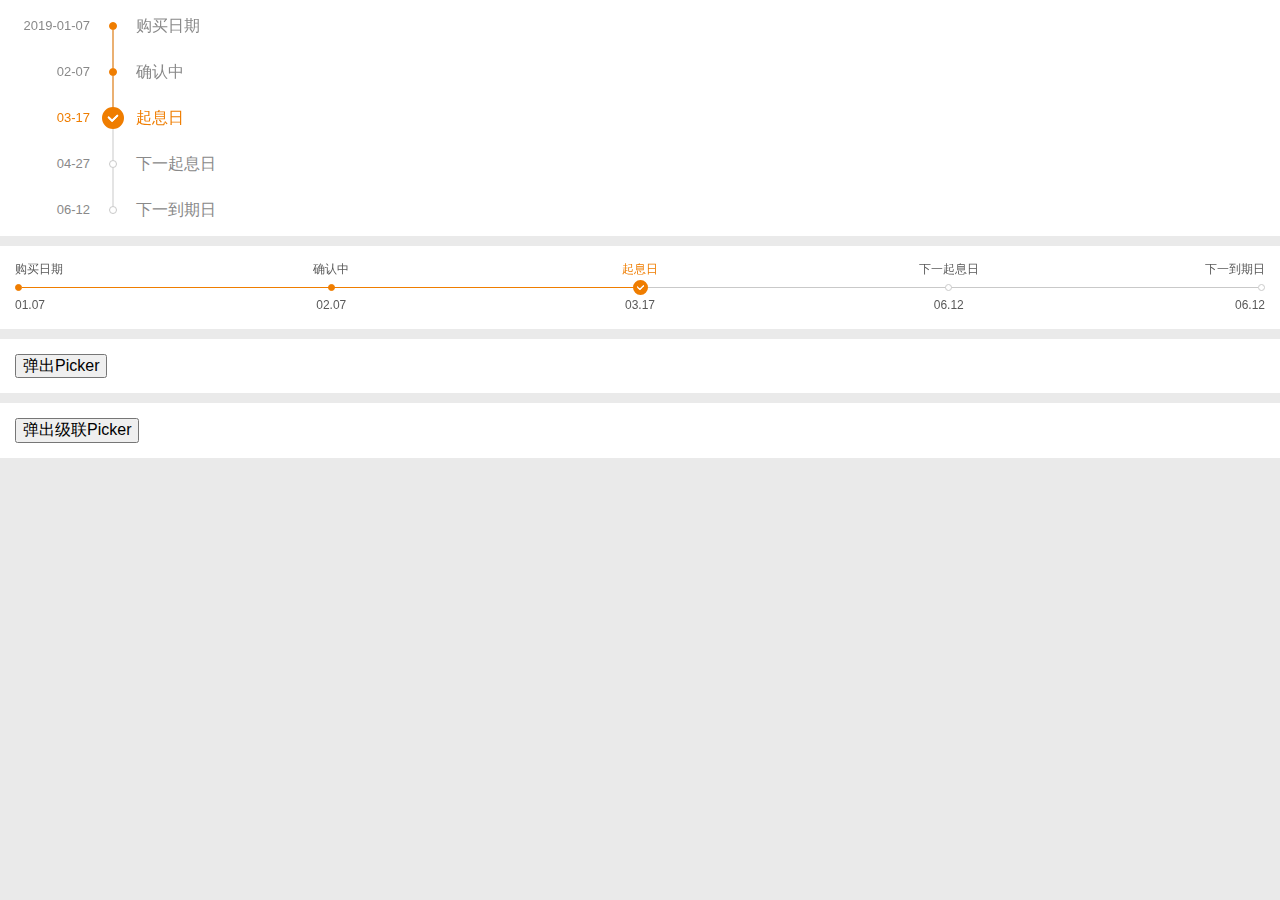
==== demo/index.html @ 399b7783 "demo与项目同步" ====
<!DOCTYPE html>
<html lang="en">
<head>
  <meta charset="UTF-8">
  <meta name="viewport" content="width=device-width initial-scale=1.0 maximum-scale=1.0 user-scalable=0">
  <title>Next UI Demo</title>

  <link rel="stylesheet" href="main.css">
  <script src="vue.min.js"></script>
  <script src="./../index.js"></script>
</head>
<body>
<div id="app">
  <div class="section">
    <timeline
      :steps="steps"
      direction="vertical"
    />
  </div>
  <div class="section">
    <timeline
      :steps="stepsHorn"
      transition
    />
    <button
      style="margin-top: 10px;"
      @click="stepsHorn[2].SysNo = '0'; stepsHorn[4].SysNo = '1'"
    >
      go step 5
    </button>
  </div>
  <div class="section">
    <button @click="showPicker">
      弹出Picker
    </button>
  </div>
  <div class="section">
    <button @click="showCascadePicker">
      弹出级联Picker
    </button>
  </div>
</div>
<script>
  Vue.use(window.nextUI.timeline);
  Vue.use(window.nextUI.picker);
  Vue.use(window.nextUI.cascadePicker);
  new Vue({
    el: '#app',
    components: {
      // timeline: window.nextUI.timeline
    },
    data() {
      return {
        steps: [
          {timeFlag: '2019-01-07', timeFlagMsg: '购买日期'},
          {timeFlag: '02-07', timeFlagMsg: '确认中'},
          {timeFlag: '03-17', timeFlagMsg: '起息日', SysNo: '1'},
          {timeFlag: '04-27', timeFlagMsg: '下一起息日'},
          {timeFlag: '06-12', timeFlagMsg: '下一到期日'}
        ],
        stepsHorn: [
          {timeFlag: '01.07', timeFlagMsg: '购买日期'},
          {timeFlag: '02.07', timeFlagMsg: '确认中'},
          {timeFlag: '03.17', timeFlagMsg: '起息日', SysNo: '1'},
          {timeFlag: '06.12', timeFlagMsg: '下一起息日'},
          {timeFlag: '06.12', timeFlagMsg: '下一到期日'}
        ],
        picker: null,
        cascadePicker: null
      };
    },
    methods: {
      showPicker() {
        if (!this.picker) {
          this.picker = this.$createPicker({
            title: '请选择',
            data: [
              [
                {text: '包商银行', value: 1},
                {text: '招商银行西二旗支行', value: 2},
                {text: '中国工商银行包头东河区铁西支行', value: 3},
                {text: '建设银行', value: 4},
                {text: '中国农业银行', value: 5},
                {text: '交通银行', value: 6},
                {text: '包头市农行银行', value: 7},
                {text: '中国银行', value: 8}
              ],
              [
                {text: '包商银行', value: 1},
                {text: '招商银行西二旗支行', value: 2},
                {text: '中国工商银行包头东河区铁西支行', value: 3},
                {text: '建设银行', value: 4},
                {text: '中国农业银行', value: 5},
                {text: '交通银行', value: 6},
                {text: '包头市农行银行', value: 7},
                {text: '中国银行', value: 8}
              ]
            ]
          });
        }
        this.picker.show();
      },
      showCascadePicker() {
        if (!this.cascadePicker) {
          this.cascadePicker = this.$createCascadePicker({
            title: '请选择',
            data: [
              {
                value: 1,
                text: '包商银行',
                children: [
                  {
                    value: 11,
                    text: '北京',
                    children: [
                      {value: 111, text: '小营路支行'},
                      {value: 112, text: '大屯路支行'}
                    ]
                  },
                  {
                    value: 12,
                    text: '包头',
                    children: [
                      {value: 121, text: '东河区西阁外支行'},
                      {value: 122, text: '青山区幸福路支行'},
                      {value: 123, text: '昆都仑区友谊大街支行'}
                    ]
                  },
                  {
                    value: 13,
                    text: '呼和浩特',
                    children: [
                      {value: 131, text: '赛罕区支行'},
                      {value: 132, text: '回民区支行'},
                      {value: 133, text: '新城区支行'}
                    ]
                  }
                ]
              },
              {
                value: 2,
                text: '中国工商银行-ICBC-95555',
                children: [
                  {
                    value: 21,
                    text: '上海',
                    children: [
                      {value: 211, text: '浦东支行'},
                      {value: 212, text: '浦西支行'}
                    ]
                  },
                  {
                    value: 22,
                    text: '北京',
                    children: [
                      {value: 221, text: '北京西二旗支行'},
                      {value: 222, text: '北京回龙观支行'},
                      {value: 223, text: '北京小营支行'}
                    ]
                  },
                  {
                    value: 23,
                    text: '西安',
                    children: [
                      {value: 231, text: '碑林区西大街支行'},
                      {value: 232, text: '雁塔区西安电子科技大学支行'},
                      {value: 233, text: '长安区郭杜镇支行'}
                    ]
                  }
                ]
              }
            ]
          });
        }
        this.cascadePicker.show();
      }
    }
  });
</script>
</body>
</html>
---- demo/main.css ----
html{line-height:1.15;-webkit-text-size-adjust:100%}
body{margin:0}
main{display:block}
h1{font-size:2em;margin:0.67em 0}
hr{box-sizing:content-box;height:0;overflow:visible}
pre{font-family:monospace,monospace;font-size:1em}
a{background-color:transparent}
abbr[title]{border-bottom:none;text-decoration:underline;text-decoration:underline dotted}
b,strong{font-weight:bolder}
code,kbd,samp{font-family:monospace,monospace;font-size:1em}
small{font-size:80%}
sub,sup{font-size:75%;line-height:0;position:relative;vertical-align:baseline}
sub{bottom:-0.25em}
sup{top:-0.5em}
img{border-style:none}
button,input,optgroup,select,textarea{font-family:inherit;font-size:100%;line-height:1.15;margin:0}
button,input{overflow:visible}
button,select{text-transform:none}
button,[type="button"],[type="reset"],[type="submit"]{-webkit-appearance:button}
button::-moz-focus-inner,[type="button"]::-moz-focus-inner,[type="reset"]::-moz-focus-inner,[type="submit"]::-moz-focus-inner{border-style:none;padding:0}
button:-moz-focusring,[type="button"]:-moz-focusring,[type="reset"]:-moz-focusring,[type="submit"]:-moz-focusring{outline:1px dotted ButtonText}
fieldset{padding:0.35em 0.75em 0.625em}
legend{box-sizing:border-box;color:inherit;display:table;max-width:100%;padding:0;white-space:normal}
progress{vertical-align:baseline}
textarea{overflow:auto}
[type="checkbox"],[type="radio"]{box-sizing:border-box;padding:0}
[type="number"]::-webkit-inner-spin-button,[type="number"]::-webkit-outer-spin-button{height:auto}
[type="search"]{-webkit-appearance:textfield;outline-offset:-2px}
[type="search"]::-webkit-search-decoration{-webkit-appearance:none}
::-webkit-file-upload-button{-webkit-appearance:button;font:inherit}
details{display:block}
summary{display:list-item}
template{display:none}
[hidden]{display:none}

body {
  background: #eaeaea;
}

.title {
  font-size: 20px;
  font-weight: bold;
  padding: 20px 15px;
}

.section {
  background: #fff;
  padding: 15px;
}

.section:not(:last-child) {
  margin-bottom: 10px;
}
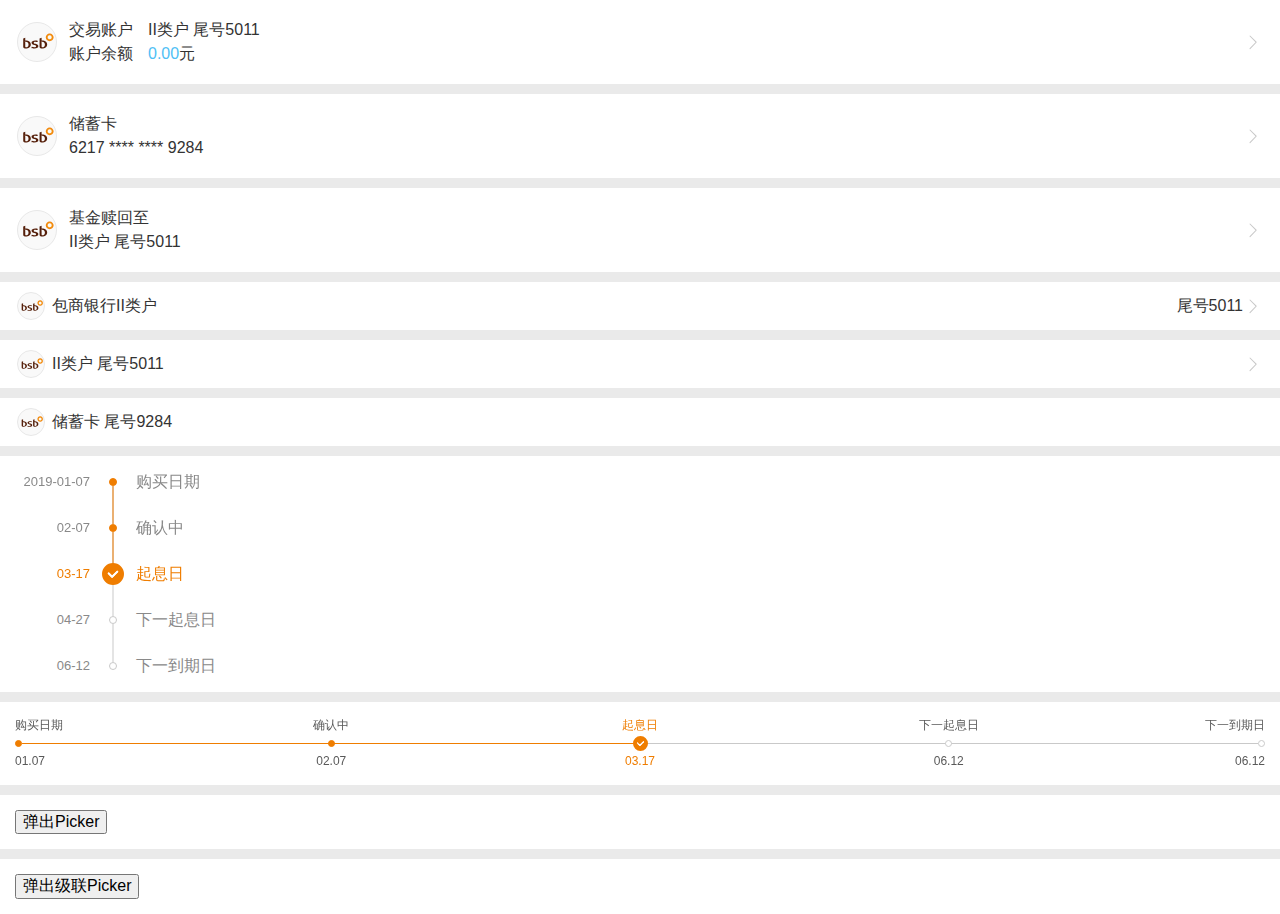
==== commit ee11c522: "切卡和picker组件demo" ====
--- a/demo/index.html
+++ b/demo/index.html
@@ -11,6 +11,24 @@
 </head>
 <body>
 <div id="app">
+  <div class="section no-padding">
+    <card-cell :list="cardList" />
+  </div>
+  <div class="section no-padding">
+    <card-cell :list="cardList" layout="compact-display" :selected-index="4" />
+  </div>
+  <div class="section no-padding">
+    <card-cell :list="cardList" layout="compact-action" action-title="基金赎回至" />
+  </div>
+  <div class="section no-padding">
+    <card-cell :list="cardList" layout="simple" />
+  </div>
+  <div class="section no-padding">
+    <card-cell :list="cardList" layout="mini" />
+  </div>
+  <div class="section no-padding">
+    <card-cell :list="cardList" layout="mini" :is-switchable="false" :selected-index="4" />
+  </div>
   <div class="section">
     <timeline
       :steps="steps"
@@ -47,7 +65,7 @@
   new Vue({
     el: '#app',
     components: {
-      // timeline: window.nextUI.timeline
+      [window.nextUI.cardCell.name]: window.nextUI.cardCell
     },
     data() {
       return {
@@ -66,7 +84,73 @@
           {timeFlag: '06.12', timeFlagMsg: '下一到期日'}
         ],
         picker: null,
-        cascadePicker: null
+        cascadePicker: null,
+        cardList: [{
+          'E_ACCOUNT_TYPE': '0004',
+          'E_ACCT_NO': '50000000000000668655',
+          'E_ACTP_FLAG': '2',
+          'E_ACCOUNT_BALANCE': '0.00',
+          'E_AVAILABLEAMOUNT': '0.00',
+          'E_CARD_NO': '62176027080005011',
+          'E_ISSUE_BRANCH': '0002',
+          'E_CARD_STATE': '01',
+          'E_ID_VERFIED': 'N'
+        }, {
+          'E_ACCOUNT_TYPE': '0004',
+          'E_ACCT_NO': '50000000000000663030',
+          'E_ACTP_FLAG': '3',
+          'E_ACCOUNT_BALANCE': '0.00',
+          'E_AVAILABLEAMOUNT': '0.00',
+          'E_CARD_NO': '62176022460000054',
+          'E_ISSUE_BRANCH': '0101',
+          'E_CARD_STATE': '01',
+          'E_ID_VERFIED': 'N'
+        }, {
+          'E_ACCOUNT_TYPE': '0004',
+          'E_ACCT_NO': '50000000000000668663',
+          'E_ACTP_FLAG': '2',
+          'E_ACCOUNT_BALANCE': '0.00',
+          'E_AVAILABLEAMOUNT': '0.00',
+          'E_CARD_NO': '62176027080005029',
+          'E_ISSUE_BRANCH': '0002',
+          'E_CARD_STATE': '01',
+          'E_ID_VERFIED': 'N'
+        }, {
+          'E_ACCOUNT_TYPE': '0004',
+          'E_ACCT_NO': '50000000000000667943',
+          'E_ACTP_FLAG': '2',
+          'E_ACCOUNT_BALANCE': '7962457.49',
+          'E_AVAILABLEAMOUNT': '7952457.48',
+          'E_CARD_NO': '62176056080010283',
+          'E_ISSUE_BRANCH': '1401',
+          'E_CARD_STATE': '01',
+          'E_ID_VERFIED': 'N'
+        }, {
+          'E_ACCOUNT_TYPE': '0004',
+          'E_ACCT_NO': '50000000000000650526',
+          'E_ACTP_FLAG': '1',
+          'E_ACCOUNT_BALANCE': '79355397.07',
+          'E_AVAILABLEAMOUNT': '75593297.07',
+          'E_CARD_NO': '62176022030539284',
+          'E_ISSUE_BRANCH': '0101',
+          'E_CARD_STATE': '01',
+          'E_ID_VERFIED': 'Y'
+        }, {
+          'E_ACCOUNT_TYPE': '0004',
+          'E_ACCT_NO': '50000000000000667357',
+          'E_ACTP_FLAG': '2',
+          'E_ACCOUNT_BALANCE': '30.00',
+          'E_AVAILABLEAMOUNT': '30.00',
+          'E_CARD_NO': '62176056080010085',
+          'E_ISSUE_BRANCH': '1401',
+          'E_CARD_STATE': '01',
+          'E_ID_VERFIED': 'N'
+        }].map(item => ({
+          cardType: item.E_ACTP_FLAG,
+          cardNo: item.E_CARD_NO,
+          balance: item.E_ACCOUNT_BALANCE,
+          availableBalance: item.E_AVAILABLEAMOUNT
+        }))
       };
     },
     methods: {
--- a/demo/main.css
+++ b/demo/main.css
@@ -48,6 +48,10 @@
   padding: 15px;
 }
 
+.section.no-padding {
+  padding: 0;
+}
+
 .section:not(:last-child) {
   margin-bottom: 10px;
 }
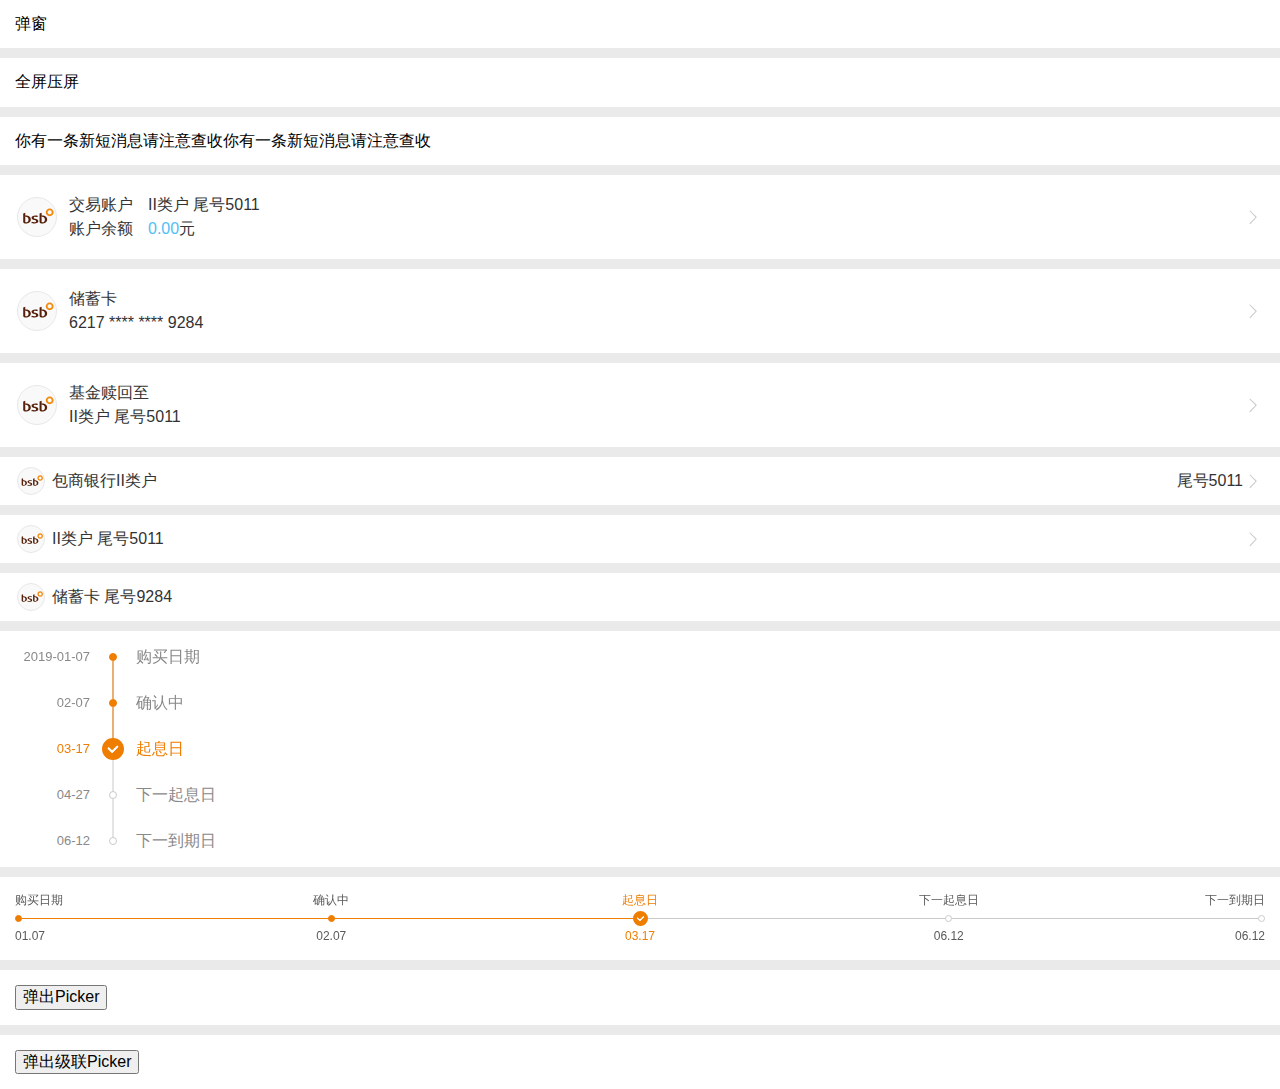
==== commit 71b01b2d: "marquee文字走马灯，压屏组件" ====
--- a/demo/index.html
+++ b/demo/index.html
@@ -11,6 +11,50 @@
 </head>
 <body>
 <div id="app">
+  <div class="section">
+    <div @click="showLandscape=true;">弹窗</div>
+    <md-landscape v-model="showLandscape">
+      <div slot="header">
+        <img src="https://bsb-mbp.github.io/assets/landscape-update-banner.png" alt="" width="100%">
+      </div>
+      <div slot="content">
+        版本3.5.8
+        <br>
+        1、【优化】登录时刷脸通不过提供了短信验证码备用认证，在此对因刷脸识别老不通过的客户致以诚挚的歉意；
+        <br>
+        2、【优化】更新版本时因苹果本身机制问题需要删除App后重新安装进行了优化，在此对因新版本不能登录卡住的客户致以诚挚的歉意；
+        <br>
+        3、【优化】修正了一些已知的问题。
+      </div>
+      <div slot="footer" style="padding: 20px 0;">
+        <div style="background-image: linear-gradient(-136deg, #FFBF6C 0%, #FF8B3A 100%); border-radius: 100px;
+            font-size: 18px; color: #FFFFFF; text-align: center; height: 48px; line-height: 48px;
+            width: 200px; margin: 0 auto;"
+             @click="alert('点了升级')">
+          立即升级
+        </div>
+      </div>
+    </md-landscape>
+  </div>
+  <div class="section">
+    <div @click="showFullScreenLandscape=true;">全屏压屏</div>
+    <md-landscape v-model="showFullScreenLandscape" full-screen title="我是标题">
+      <div slot="content">
+        <div style="line-height: 26px;">
+          预授予额度是针对优质客户专门匹配的信用贷款额度，您可通过手机银行直接在线办理、签约、提款。
+          <br>
+          1、预授信额度在通知您之日起30天内有效，请及时办理审批及提款；
+          <br>
+          2、预授信额度以实际审批为准；
+          <br>
+          3、预授信额度期限最长1年。
+        </div>
+      </div>
+    </md-landscape>
+  </div>
+  <div class="section">
+    <marquee text="你有一条新短消息请注意查收你有一条新短消息请注意查收"></marquee>
+  </div>
   <div class="section no-padding">
     <card-cell :list="cardList" />
   </div>
@@ -62,13 +106,17 @@
   Vue.use(window.nextUI.timeline);
   Vue.use(window.nextUI.picker);
   Vue.use(window.nextUI.cascadePicker);
+  Vue.use(window.nextUI.landscape);
   new Vue({
     el: '#app',
     components: {
-      [window.nextUI.cardCell.name]: window.nextUI.cardCell
+      [window.nextUI.cardCell.name]: window.nextUI.cardCell,
+      [window.nextUI.marquee.name]: window.nextUI.marquee
     },
     data() {
       return {
+        showFullScreenLandscape: false,
+        showLandscape: false,
         steps: [
           {timeFlag: '2019-01-07', timeFlagMsg: '购买日期'},
           {timeFlag: '02-07', timeFlagMsg: '确认中'},
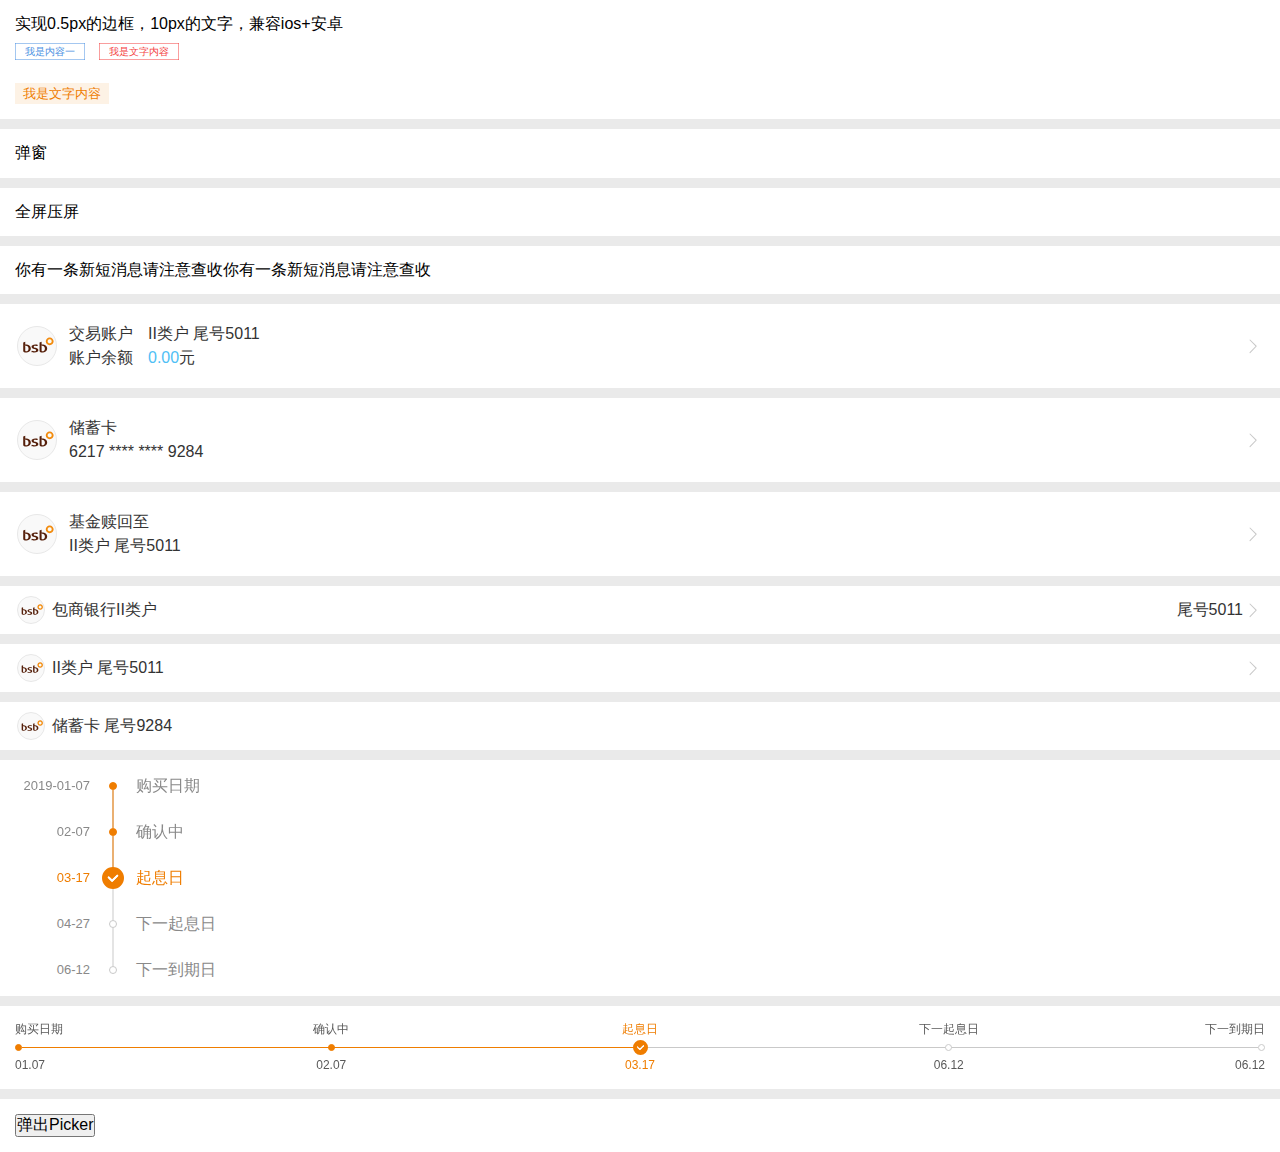
==== commit 9c1c68b0: "tag demo" ====
--- a/demo/index.html
+++ b/demo/index.html
@@ -11,6 +11,15 @@
 </head>
 <body>
 <div id="app">
+  <div class="section">
+    <div>
+      <div style="margin-bottom: 10px;">实现0.5px的边框，10px的文字，兼容ios+安卓</div>
+      <tag text="我是内容一"></tag>
+      <tag text="我是文字内容" type="warn" style="margin-left: 10px;"></tag>
+    </div>
+    <br>
+    <tag text="我是文字内容" flat></tag>
+  </div>
   <div class="section">
     <div @click="showLandscape=true;">弹窗</div>
     <md-landscape v-model="showLandscape">
@@ -96,22 +105,17 @@
       弹出Picker
     </button>
   </div>
-  <div class="section">
-    <button @click="showCascadePicker">
-      弹出级联Picker
-    </button>
-  </div>
 </div>
 <script>
   Vue.use(window.nextUI.timeline);
   Vue.use(window.nextUI.picker);
-  Vue.use(window.nextUI.cascadePicker);
   Vue.use(window.nextUI.landscape);
   new Vue({
     el: '#app',
     components: {
       [window.nextUI.cardCell.name]: window.nextUI.cardCell,
-      [window.nextUI.marquee.name]: window.nextUI.marquee
+      [window.nextUI.marquee.name]: window.nextUI.marquee,
+      [window.nextUI.tag.name]: window.nextUI.tag
     },
     data() {
       return {
@@ -132,7 +136,6 @@
           {timeFlag: '06.12', timeFlagMsg: '下一到期日'}
         ],
         picker: null,
-        cascadePicker: null,
         cardList: [{
           'E_ACCOUNT_TYPE': '0004',
           'E_ACCT_NO': '50000000000000668655',
@@ -202,9 +205,19 @@
       };
     },
     methods: {
+      pickerConfirm() {
+        debugger
+      },
+      pickerCancel() {
+        debugger
+      },
       showPicker() {
         if (!this.picker) {
           this.picker = this.$createPicker({
+            $events: {
+              confirm: this.pickerConfirm,
+              cancel: this.pickerCancel
+            },
             title: '请选择',
             data: [
               [
@@ -232,6 +245,36 @@
         }
         this.picker.show();
       },
+      showCubePicker() {
+        if (!this.cubePicker) {
+          this.cubePicker = this.$createCubePicker({
+            title: '请选择',
+            data: [
+              [
+                {text: '包商银行', value: 1},
+                {text: '招商银行西二旗支行', value: 2},
+                {text: '中国工商银行包头东河区铁西支行', value: 3},
+                {text: '建设银行', value: 4},
+                {text: '中国农业银行', value: 5},
+                {text: '交通银行', value: 6},
+                {text: '包头市农行银行', value: 7},
+                {text: '中国银行', value: 8}
+              ],
+              [
+                {text: '包商银行', value: 1},
+                {text: '招商银行西二旗支行', value: 2},
+                {text: '中国工商银行包头东河区铁西支行', value: 3},
+                {text: '建设银行', value: 4},
+                {text: '中国农业银行', value: 5},
+                {text: '交通银行', value: 6},
+                {text: '包头市农行银行', value: 7},
+                {text: '中国银行', value: 8}
+              ]
+            ]
+          });
+        }
+        this.cubePicker.show();
+      },
       showCascadePicker() {
         if (!this.cascadePicker) {
           this.cascadePicker = this.$createCascadePicker({
--- a/demo/main.css
+++ b/demo/main.css
@@ -33,6 +33,11 @@
 template{display:none}
 [hidden]{display:none}
 
+* {
+  margin: 0;
+  padding: 0;
+}
+
 body {
   background: #eaeaea;
 }
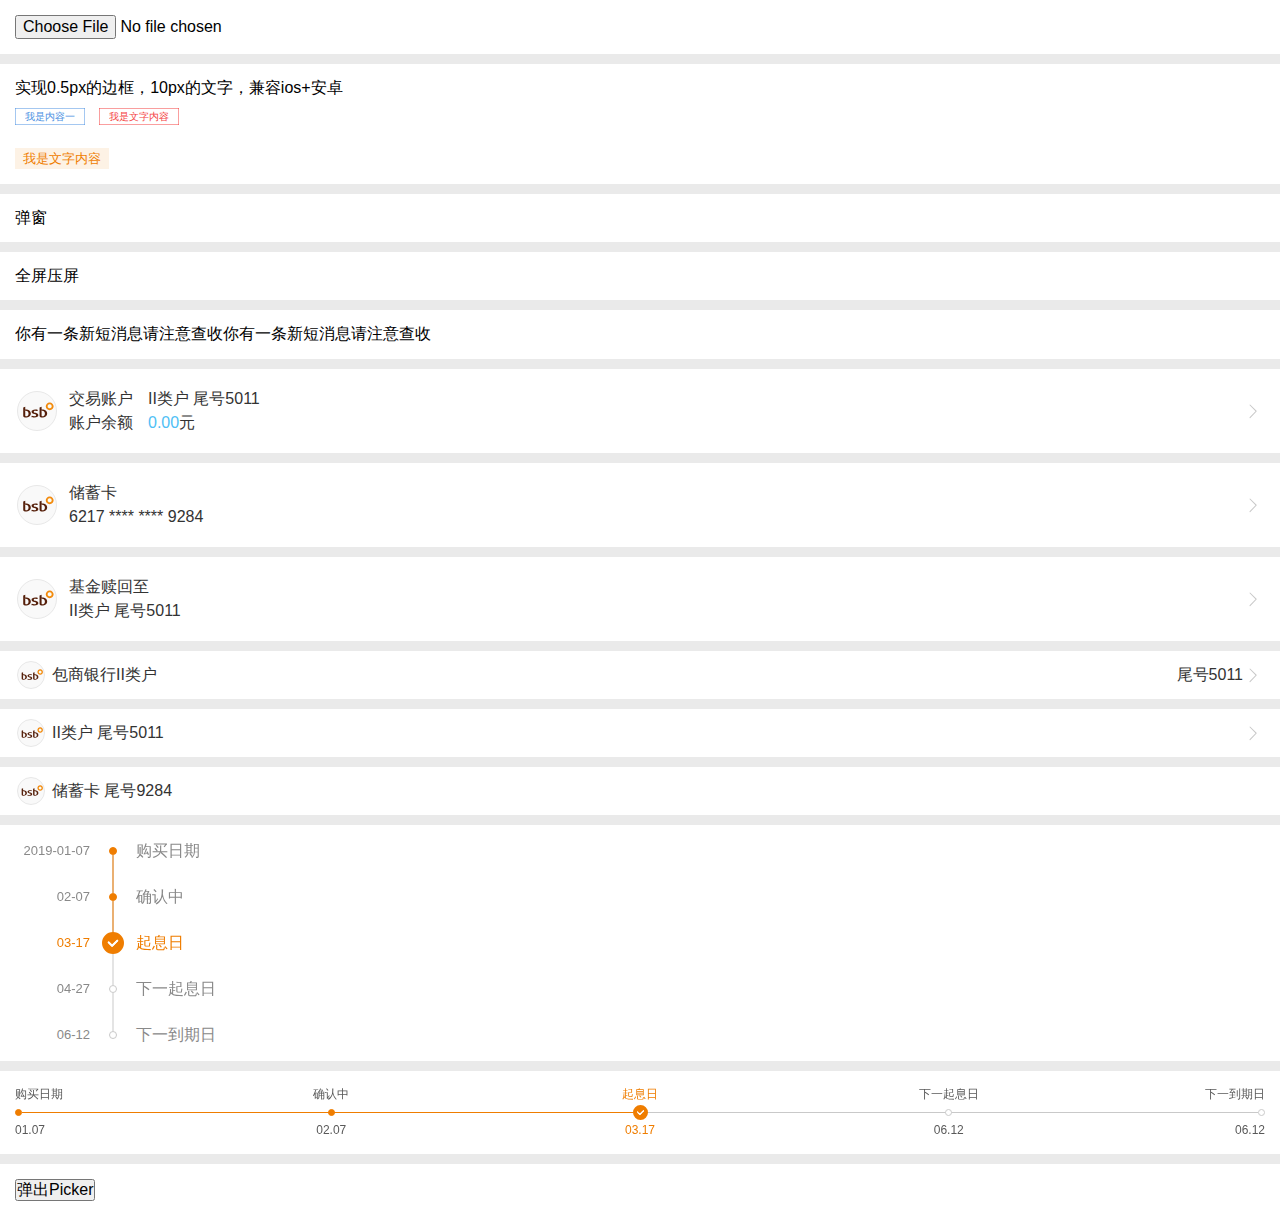
==== commit 45736d6f: "测试文件上传只允许camera" ====
--- a/demo/index.html
+++ b/demo/index.html
@@ -11,6 +11,9 @@
 </head>
 <body>
 <div id="app">
+  <div class="section">
+    <input type="file" accept="image/*" capture="camera">
+  </div>
   <div class="section">
     <div>
       <div style="margin-bottom: 10px;">实现0.5px的边框，10px的文字，兼容ios+安卓</div>
